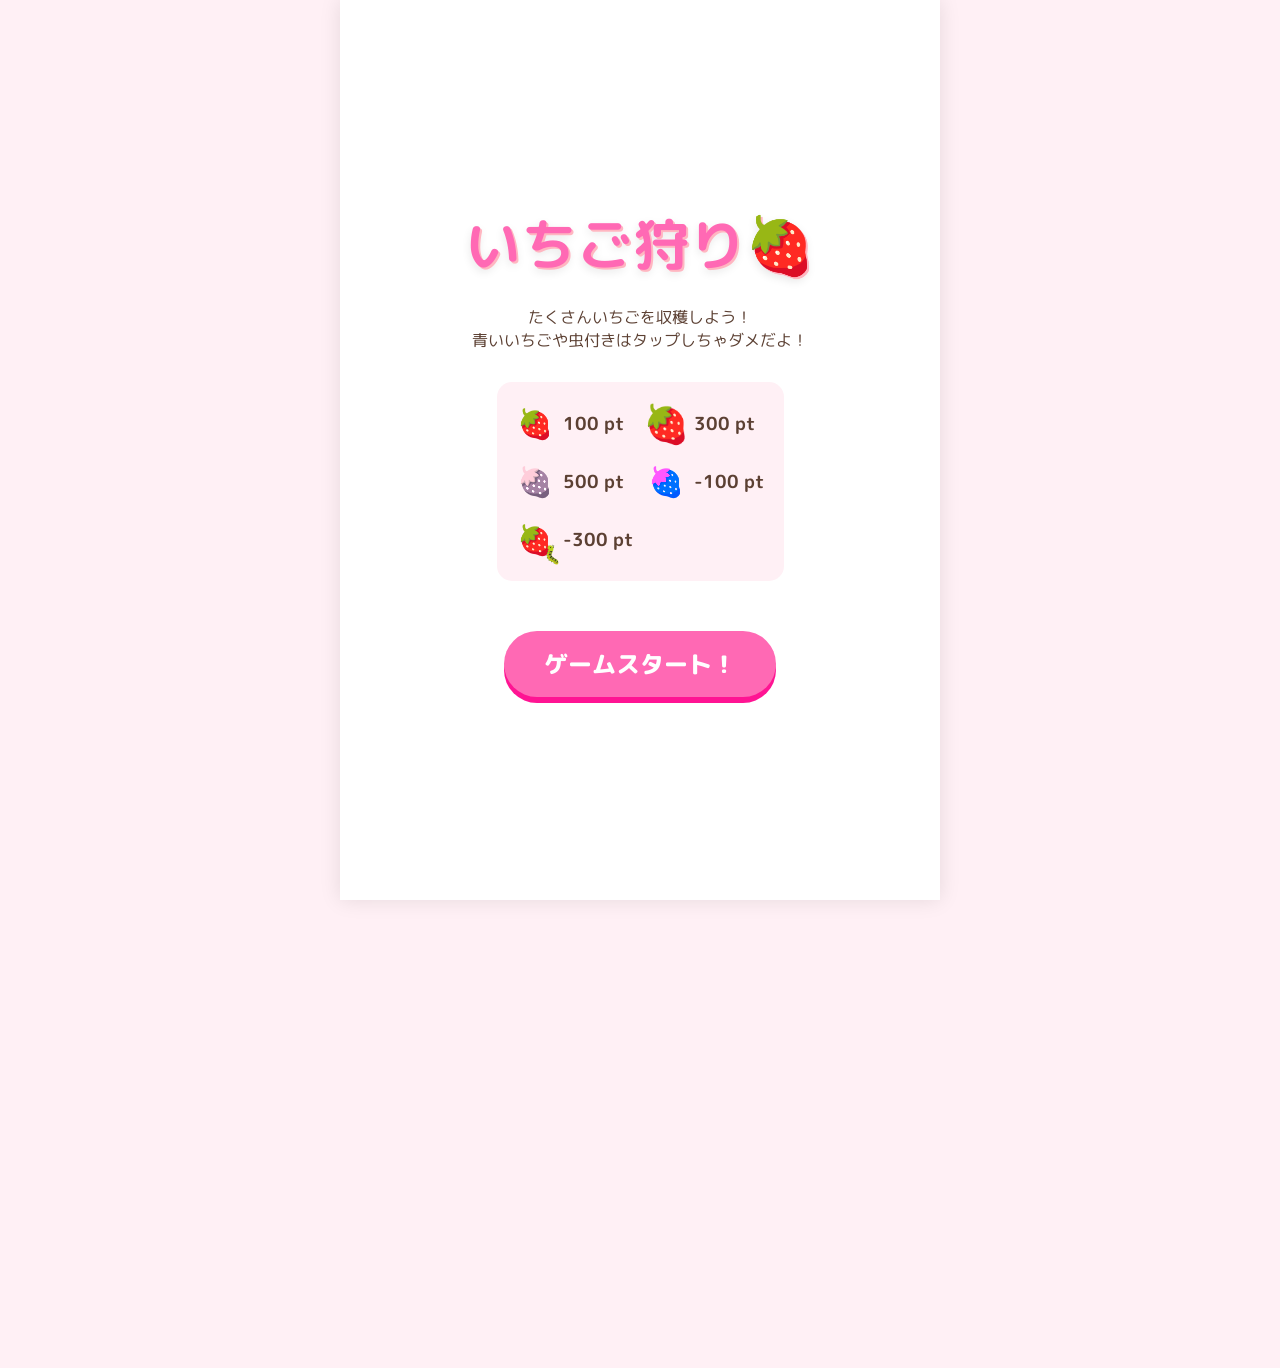
==== index.html @ cacf0e4d "Implement strawberry picking game with polished UI and add report" ====
<!DOCTYPE html>
<html lang="ja">
<head>
    <meta charset="UTF-8">
    <meta name="viewport" content="width=device-width, initial-scale=1.0">
    <title>いちご狩りゲーム</title>
    <link href="https://fonts.googleapis.com/css2?family=M+PLUS+Rounded+1c:wght@500;800&display=swap" rel="stylesheet">
    <link rel="stylesheet" href="styles.css">
</head>
<body>
    <div id="game-container">
        <!-- タイトル画面 -->
        <div id="screen-title" class="screen active">
            <h1>いちご狩り🍓</h1>
            <p>たくさんいちごを収穫しよう！<br>
            青いいちごや虫付きはタップしちゃダメだよ！</p>
            <div class="legend">
                <div class="legend-item"><span class="emoji normal">🍓</span> 100 pt</div>
                <div class="legend-item"><span class="emoji big">🍓</span> 300 pt</div>
                <div class="legend-item"><span class="emoji white">🍓</span> 500 pt</div>
                <div class="legend-item"><span class="emoji blue">🍓</span> -100 pt</div>
                <div class="legend-item"><span class="emoji bug">🍓</span> -300 pt</div>
            </div>
            <button id="btn-start" class="btn">ゲームスタート！</button>
        </div>

        <!-- ゲーム画面 -->
        <div id="screen-game" class="screen">
            <div id="hud">
                <div class="hud-item">残り時間: <span id="timer">30</span>秒</div>
                <div class="hud-item">スコア: <span id="score">0</span></div>
            </div>
            <div id="play-area"></div>
        </div>

        <!-- 結果画面 -->
        <div id="screen-result" class="screen">
            <h2>終了！</h2>
            <p>あなたのスコアは...</p>
            <div id="final-score">0</div>
            <p id="rank-message">ランク：ノービス</p>
            <button id="btn-retry" class="btn">もう一度あそぶ</button>
        </div>
    </div>
    <script src="script.js"></script>
</body>
</html>
---- styles.css ----
:root {
    --bg-color: #fff0f5;
    --text-color: #5c4033;
    --primary-color: #ff69b4;
    --primary-hover: #ff1493;
    --accent-color: #ffb6c1;
}

* {
    box-sizing: border-box;
    margin: 0;
    padding: 0;
}

body {
    font-family: 'M PLUS Rounded 1c', sans-serif;
    background-color: var(--bg-color);
    color: var(--text-color);
    display: flex;
    justify-content: center;
    align-items: center;
    min-height: 100vh;
    overflow: hidden;
}

#game-container {
    position: relative;
    width: 100%;
    max-width: 600px;
    height: 100vh;
    max-height: 900px;
    background: #ffffff;
    box-shadow: 0 0 20px rgba(0, 0, 0, 0.1);
    overflow: hidden;
    display: flex;
    flex-direction: column;
}

.screen {
    position: absolute;
    inset: 0;
    display: flex;
    flex-direction: column;
    justify-content: center;
    align-items: center;
    padding: 20px;
    text-align: center;
    opacity: 0;
    pointer-events: none;
    transition: opacity 0.3s ease;
}

.screen.active {
    opacity: 1;
    pointer-events: auto;
    z-index: 5;
}

h1 {
    font-size: 3.5rem;
    color: var(--primary-color);
    margin-bottom: 20px;
    text-shadow: 2px 2px 0px var(--accent-color), 0px 4px 10px rgba(0,0,0,0.1);
    animation: floatTitle 2s ease-in-out infinite;
}

@keyframes floatTitle {
    0%, 100% { transform: translateY(0); }
    50% { transform: translateY(-10px); }
}

h2 {
    font-size: 2.5rem;
    color: var(--primary-color);
    margin-bottom: 20px;
}

.btn {
    background-color: var(--primary-color);
    color: white;
    border: none;
    padding: 15px 40px;
    font-size: 1.5rem;
    font-family: inherit;
    font-weight: 800;
    border-radius: 50px;
    cursor: pointer;
    box-shadow: 0 6px 0 var(--primary-hover);
    transition: transform 0.1s, box-shadow 0.1s;
    margin-top: 20px;
}

.btn:active {
    transform: translateY(6px);
    box-shadow: 0 0 0 var(--primary-hover);
}

.legend {
    display: grid;
    grid-template-columns: 1fr 1fr;
    gap: 15px;
    margin: 30px 0;
    text-align: left;
    background: var(--bg-color);
    padding: 20px;
    border-radius: 15px;
}

.legend-item {
    display: flex;
    align-items: center;
    font-size: 1.1rem;
    font-weight: bold;
}

.emoji {
    font-size: 1.8rem;
    margin-right: 10px;
    display: inline-block;
}

/* いちごのバリエーション */
.big {
    transform: scale(1.3);
}
.white {
    filter: sepia(0.8) hue-rotate(280deg) saturate(0.5) brightness(1.2);
}
.blue {
    filter: hue-rotate(220deg) saturate(2);
}
.bug {
    position: relative;
}
.bug::after {
    content: "🐛";
    font-size: 1rem;
    position: absolute;
    bottom: -5px;
    right: -10px;
    transform: rotate(20deg);
}

/* ゲーム画面専用 */
#screen-game {
    justify-content: flex-start;
    padding: 0;
}

#hud {
    width: 100%;
    display: flex;
    justify-content: space-between;
    padding: 15px 25px;
    background-color: var(--accent-color);
    font-size: 1.5rem;
    font-weight: 800;
    color: white;
    box-shadow: 0 2px 10px rgba(0,0,0,0.1);
    z-index: 10;
}

#play-area {
    position: relative;
    flex-grow: 1;
    width: 100%;
    overflow: hidden;
    background: radial-gradient(circle, #fff, var(--bg-color));
}

.strawberry-entity {
    position: absolute;
    font-size: 3rem;
    user-select: none;
    cursor: pointer;
    transform-origin: center;
    transition: transform 0.1s;
    animation: popIn 0.3s cubic-bezier(0.175, 0.885, 0.32, 1.275) forwards;
}

.strawberry-entity:active {
    transform: scale(0.9) !important;
}

.strawberry-entity.clicked {
    pointer-events: none;
    animation: popOut 0.2s forwards;
}

@keyframes popIn {
    0% { transform: scale(0); opacity: 0; }
    100% { transform: scale(1); opacity: 1; }
}

@keyframes popOut {
    0% { transform: scale(1); opacity: 1; }
    100% { transform: scale(1.5); opacity: 0; }
}

/* ポップアップエフェクト */
.score-popup {
    position: absolute;
    font-weight: bold;
    font-size: 1.5rem;
    color: var(--primary-color);
    pointer-events: none;
    animation: floatUp 0.8s ease-out forwards;
    z-index: 20;
    text-shadow: 1px 1px 0px white, -1px -1px 0px white, 1px -1px 0px white, -1px 1px 0px white;
}

.score-popup.negative {
    color: #4169e1; /* ロイヤルブルー */
}

@keyframes floatUp {
    0% { transform: translateY(0) scale(1); opacity: 1; }
    100% { transform: translateY(-50px) scale(1.2); opacity: 0; }
}

#final-score {
    font-size: 4rem;
    font-weight: 800;
    color: var(--primary-hover);
    margin-bottom: 10px;
}

#rank-message {
    font-size: 1.5rem;
    font-weight: bold;
    margin-bottom: 30px;
}

/* 背景デコレーション */
.decoration {
    position: absolute;
    pointer-events: none;
    z-index: 1; 
    opacity: 0.6;
    animation: floatParticle linear forwards;
}

@keyframes floatParticle {
    0% { transform: translateY(-30px) rotate(0deg); opacity: 0; }
    10% { opacity: 0.8; }
    90% { opacity: 0.8; }
    100% { transform: translateY(100vh) rotate(360deg); opacity: 0; }
}

/* クリック時のキラキラ */
.sparkle {
    position: absolute;
    pointer-events: none;
    font-size: 1.2rem;
    z-index: 25;
    animation: popSparkle 0.5s ease-out forwards;
}

@keyframes popSparkle {
    0% { transform: translate(0, 0) scale(1); opacity: 1; }
    100% { transform: translate(var(--dx), var(--dy)) scale(0.5); opacity: 0; }
}
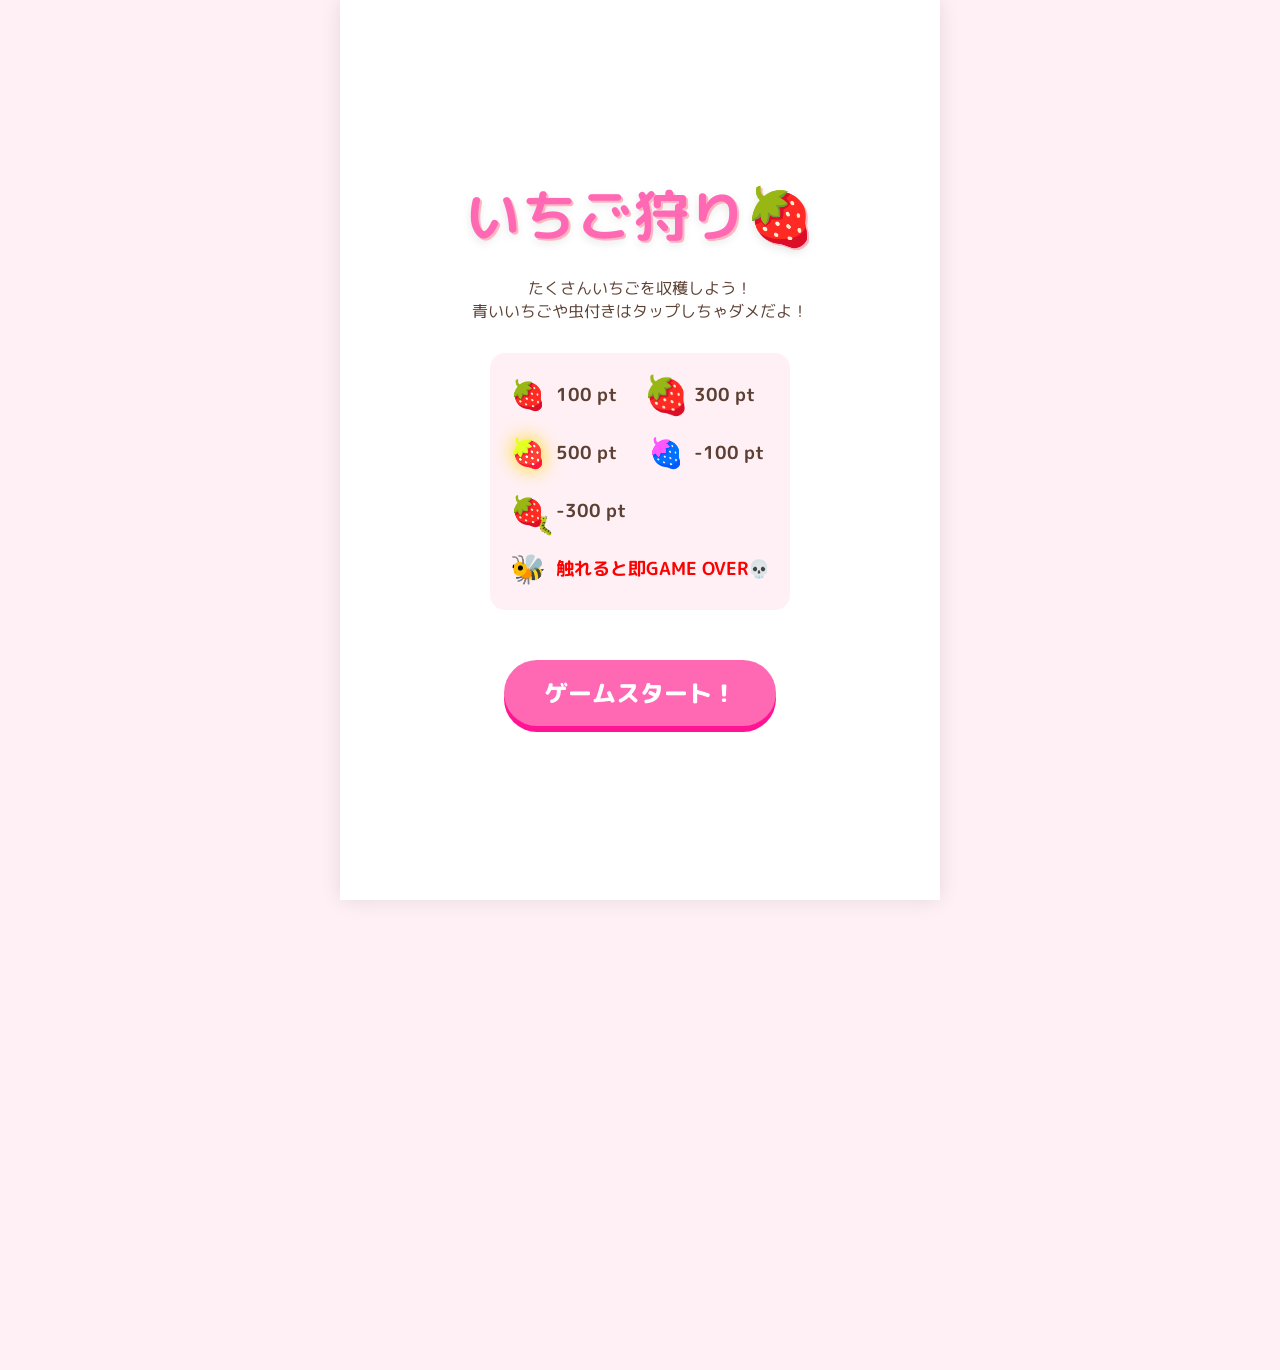
==== commit 5ed5b6f4: "Refactor game into falling object catching mechanics and finalize report" ====
--- a/index.html
+++ b/index.html
@@ -20,6 +20,7 @@
                 <div class="legend-item"><span class="emoji white">🍓</span> 500 pt</div>
                 <div class="legend-item"><span class="emoji blue">🍓</span> -100 pt</div>
                 <div class="legend-item"><span class="emoji bug">🍓</span> -300 pt</div>
+                <div class="legend-item" style="grid-column: span 2; color: red;"><span class="emoji bee">🐝</span> 触れると即GAME OVER💀</div>
             </div>
             <button id="btn-start" class="btn">ゲームスタート！</button>
         </div>
@@ -30,7 +31,9 @@
                 <div class="hud-item">残り時間: <span id="timer">30</span>秒</div>
                 <div class="hud-item">スコア: <span id="score">0</span></div>
             </div>
-            <div id="play-area"></div>
+            <div id="play-area">
+                <div id="basket">🧺</div>
+            </div>
         </div>
 
         <!-- 結果画面 -->
--- a/styles.css
+++ b/styles.css
@@ -124,7 +124,9 @@
     transform: scale(1.3);
 }
 .white {
-    filter: sepia(0.8) hue-rotate(280deg) saturate(0.5) brightness(1.2);
+    filter: brightness(1.5) drop-shadow(0 0 10px gold);
+    position: relative;
+    z-index: 15;
 }
 .blue {
     filter: hue-rotate(220deg) saturate(2);
@@ -166,6 +168,32 @@
     width: 100%;
     overflow: hidden;
     background: radial-gradient(circle, #fff, var(--bg-color));
+    cursor: none; /* ゲーム中はデフォルトカーソルを非表示 */
+}
+
+#basket {
+    position: absolute;
+    font-size: 4.5rem;
+    pointer-events: none;
+    z-index: 50;
+    /* マウスの先端にカゴの口が来るように調整 */
+    transform: translate(-50%, -20%);
+    filter: drop-shadow(0 5px 5px rgba(0,0,0,0.2));
+}
+
+.falling-entity {
+    position: absolute;
+    font-size: 3rem;
+    user-select: none;
+    pointer-events: none; /* 当たり判定はJSで行うため不要 */
+    transform-origin: center;
+    z-index: 10;
+}
+
+.falling-entity.bee {
+    font-size: 2.8rem;
+    filter: drop-shadow(0 0 5px red);
+    z-index: 20;
 }
 
 .strawberry-entity {
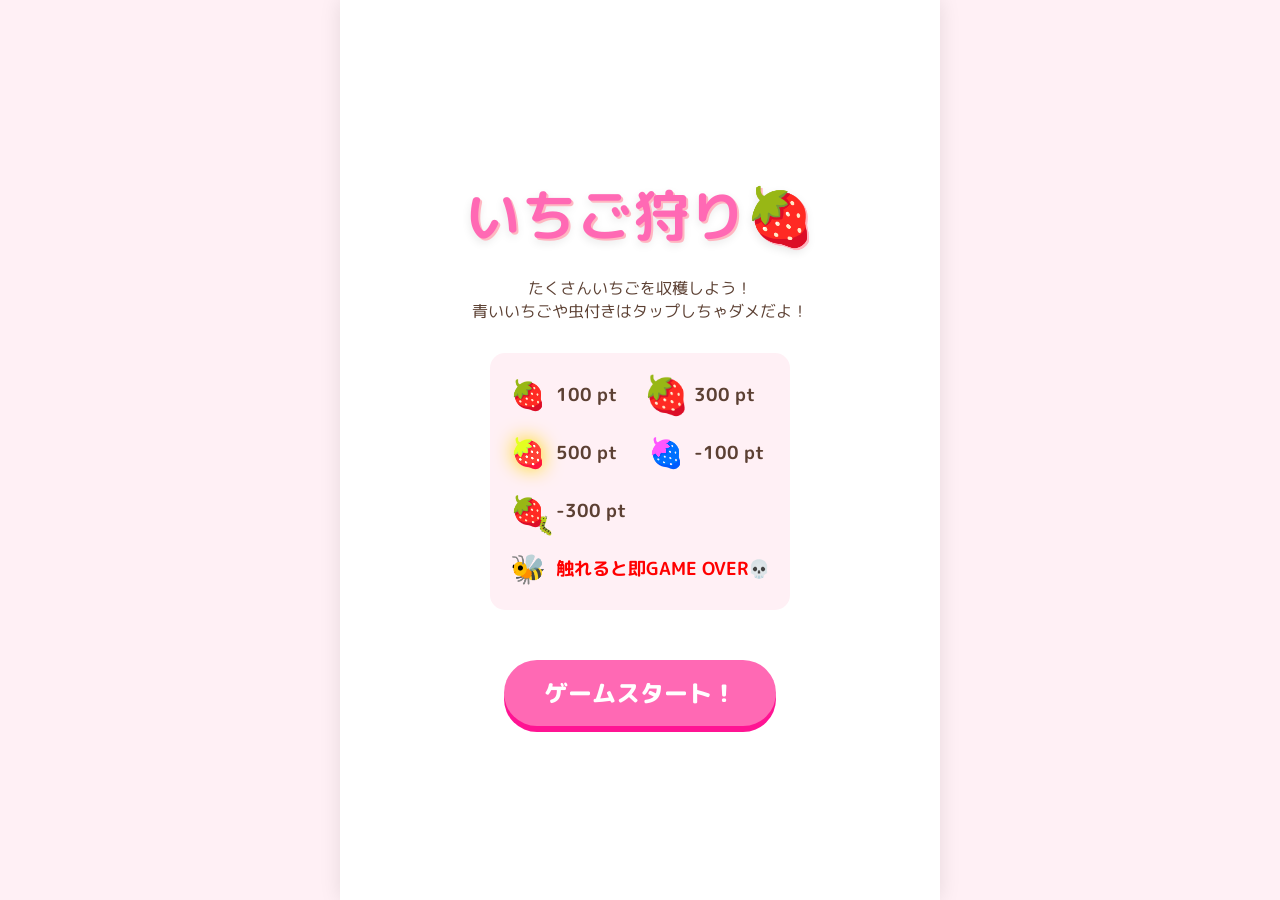
==== commit 3039ec1b: "Upload correct gameplay video captured via local server" ====
--- a/index.html
+++ b/index.html
@@ -5,7 +5,7 @@
     <meta name="viewport" content="width=device-width, initial-scale=1.0">
     <title>いちご狩りゲーム</title>
     <link href="https://fonts.googleapis.com/css2?family=M+PLUS+Rounded+1c:wght@500;800&display=swap" rel="stylesheet">
-    <link rel="stylesheet" href="styles.css">
+    <link rel="stylesheet" href="styles.css?v=2">
 </head>
 <body>
     <div id="game-container">
@@ -45,6 +45,6 @@
             <button id="btn-retry" class="btn">もう一度あそぶ</button>
         </div>
     </div>
-    <script src="script.js"></script>
+    <script src="script.js?v=2"></script>
 </body>
 </html>
